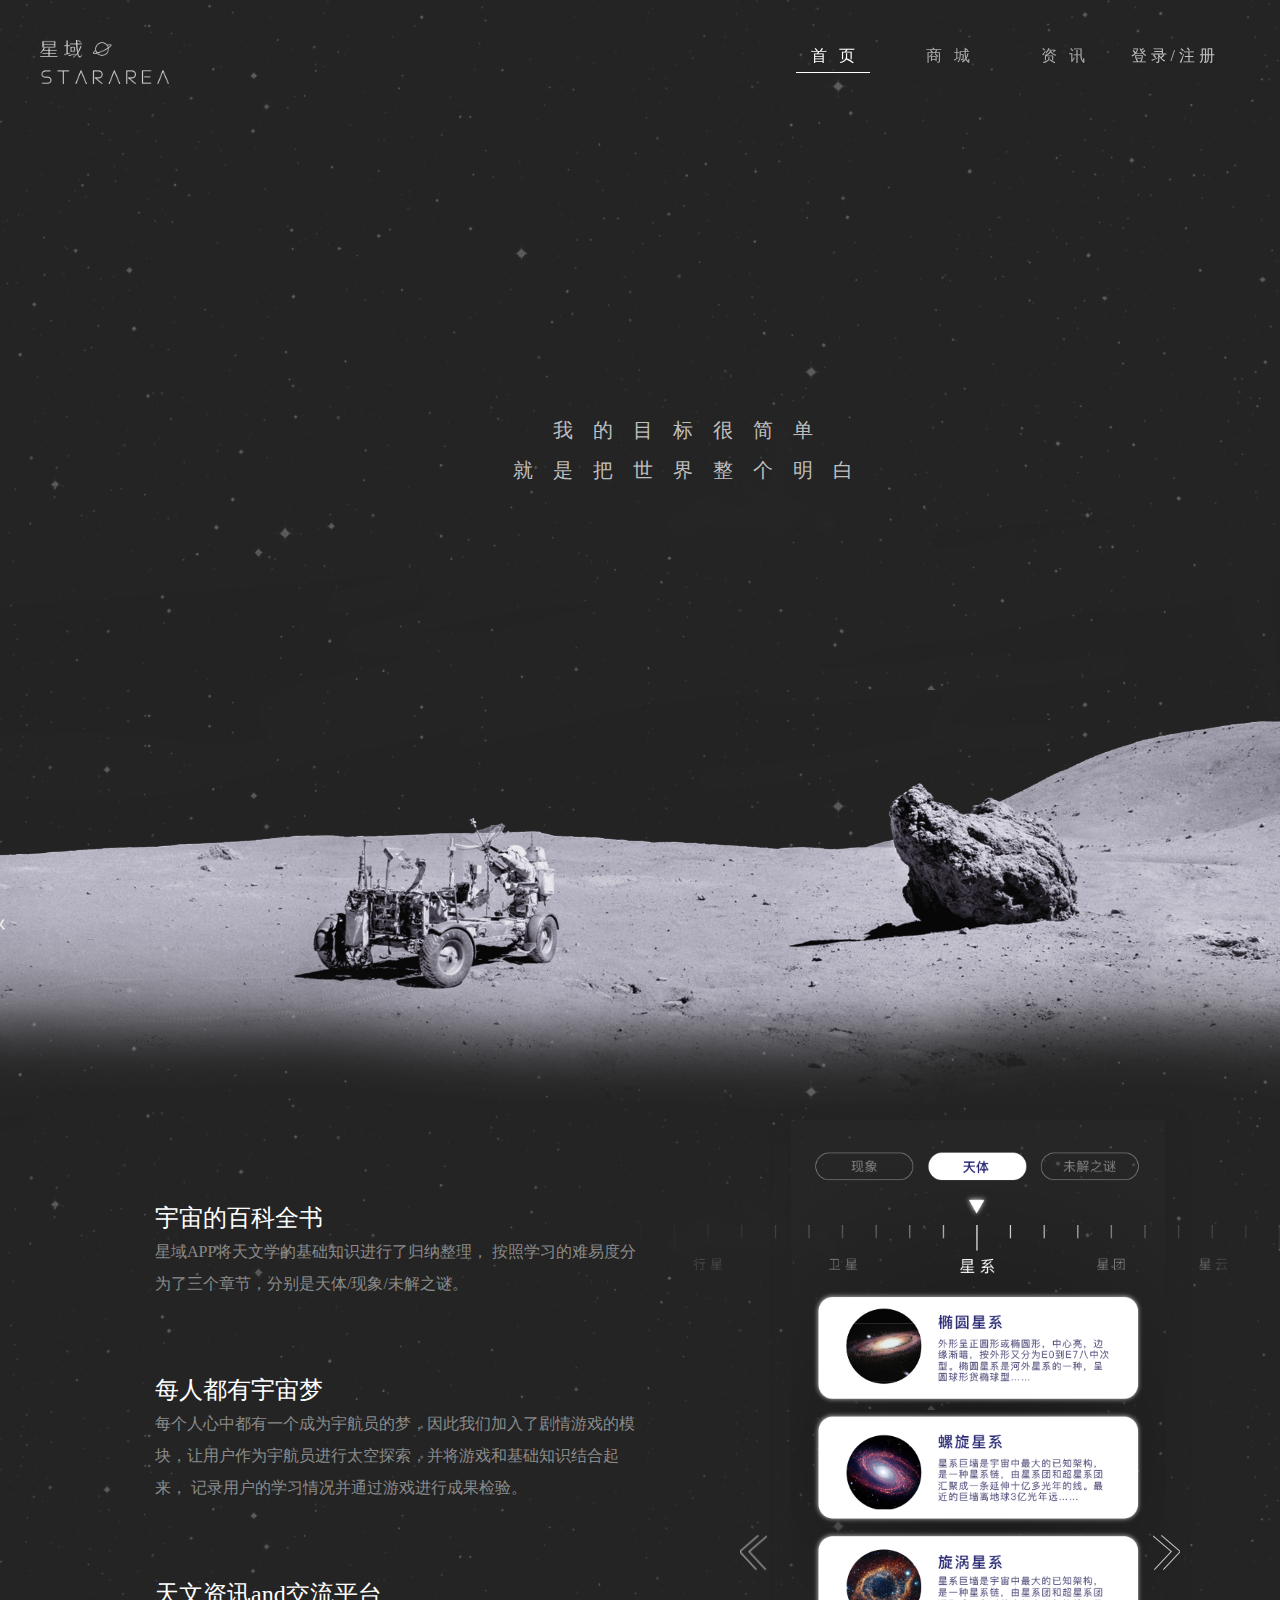
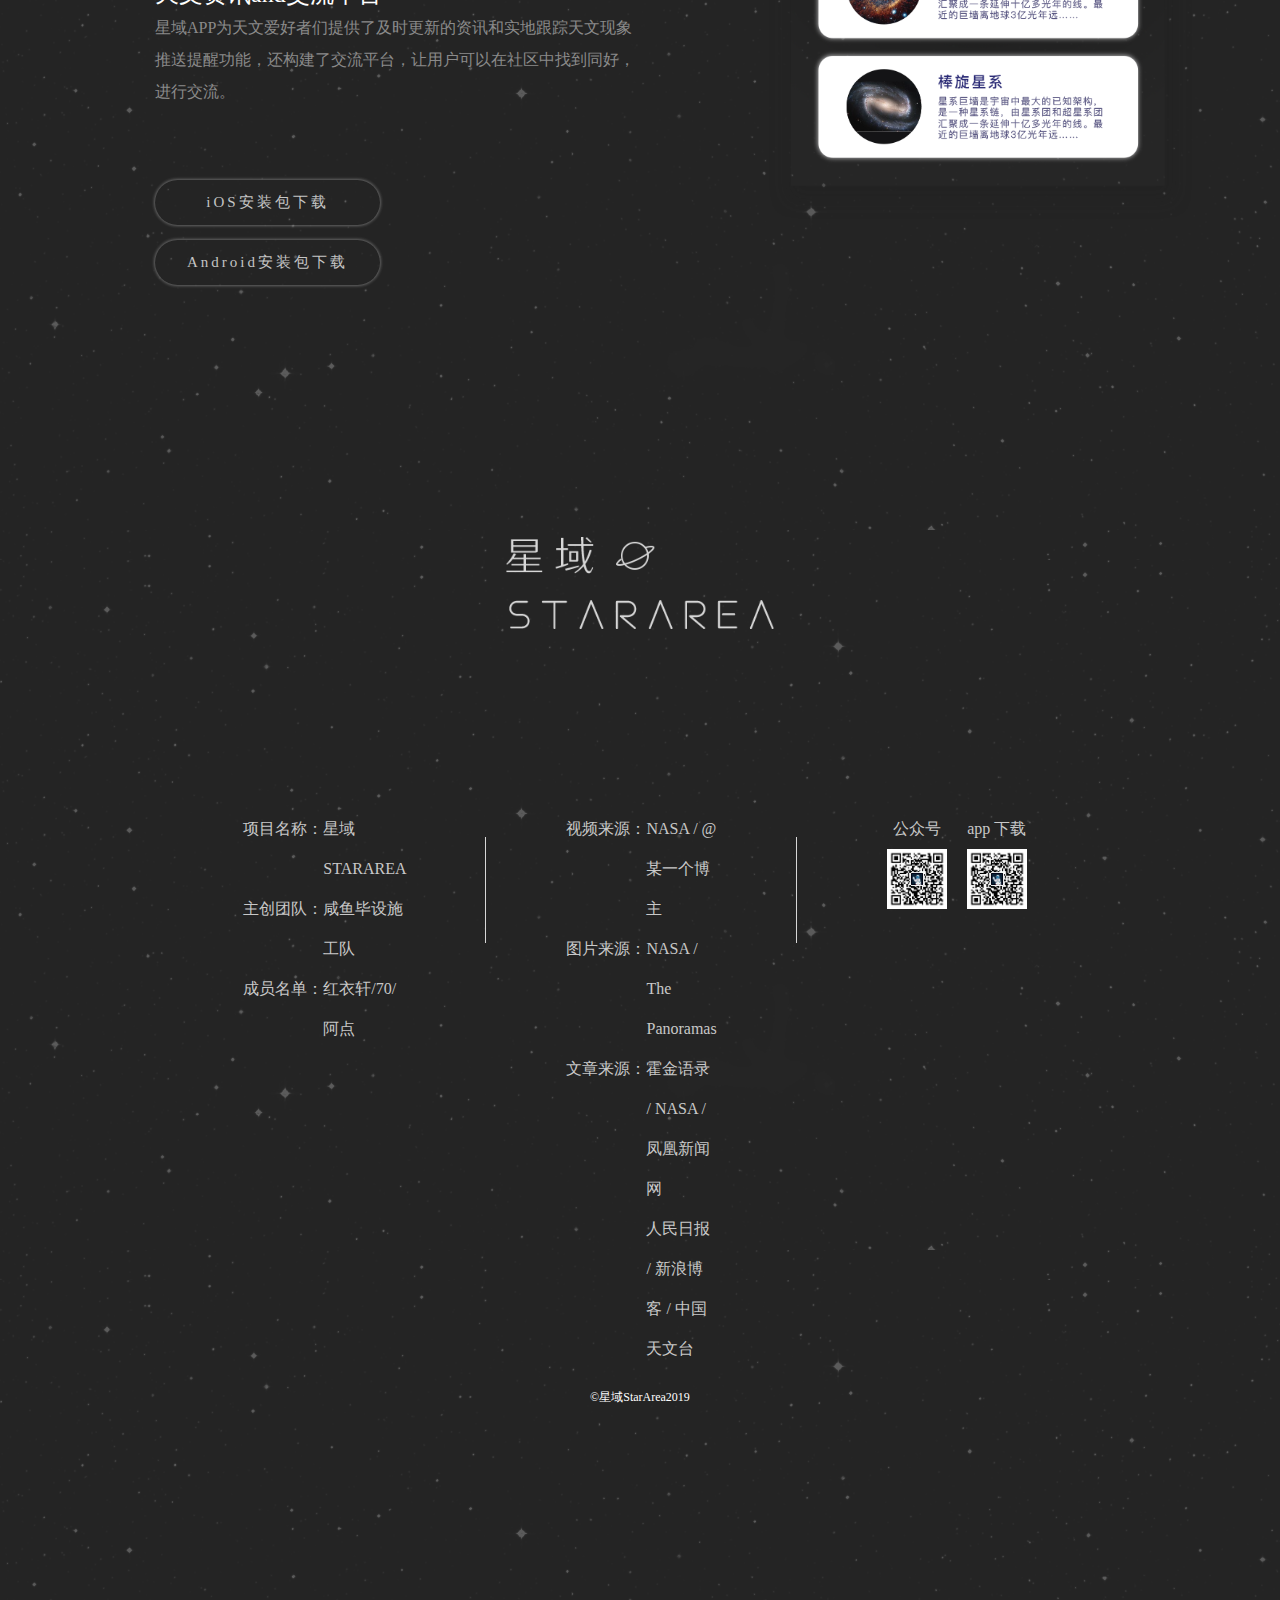
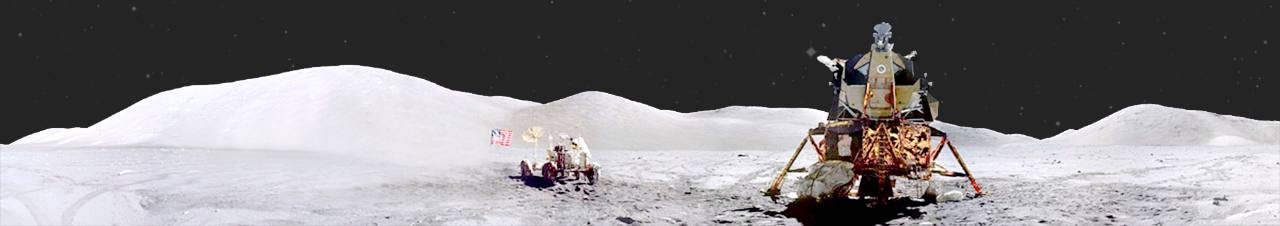
==== index.html @ 1763411a "push" ====
<!DOCTYPE html>
<html lang="en">
<head>
	<meta charset="utf-8">
	<meta http-equiv="X-UA-Compatible" content="IE=edge">
	<meta name="viewport" content="width=device-width, initial-scale=1, maximum-scale=1, user-scalable=no">
	<meta name="format-detection" content="telephone=no">
	<title>Star Area</title>

	<link rel="stylesheet" href="./css/swiper.min.css">
	<link rel="stylesheet" href="./css/core.css">
	<link rel="stylesheet" href="./css/index.css">

	<script src="./js/jquery.js"></script>
	<script src="./js/swiper.min.js"></script>
</head>
<body class="space-bg">
	<header class="page-header">
		<a href="./index.html"><img src="./img/logo.png" alt="" class="logo"></a>
		<nav class="page-navigation">
			<ul>
				<li class="active"><a href="./index.html">首 <span class="letter-spacing">&nbsp;</span> 页</a></li>
				<li><a href="./store.html">商 <span class="letter-spacing">&nbsp;</span> 城</a></li>
				<li><a href="./news.html">资 <span class="letter-spacing">&nbsp;</span> 讯</a></li>
			</ul>
			<a class="go-login" href="./login.html">登 录 / 注 册</a>
		</nav>
	</header>
	<main>
		<div class="banner">
			<h2 class="slogan">我的目标很简单<br> 就是把世界整个明白</h2>
			<a href="javascript:;" class="page-btn" id="scroll_page">开始探索</a>		
		</div>

		<section class="main-section intro-section">
			<div class="intro-cards">
				<div class="intro-card">
					<h3 class="intro-card-title">宇宙的百科全书</h3>
					<p class="intro-card-content">星域APP将天文学的基础知识进行了归纳整理， 按照学习的难易度分为了三个章节，分别是天体/现象/未解之谜。</p>
				</div>
				<div class="intro-card">
					<h3 class="intro-card-title">每人都有宇宙梦</h3>
					<p class="intro-card-content">每个人心中都有一个成为宇航员的梦，因此我们加入了剧情游戏的模块，让用户作为宇航员进行太空探索，并将游戏和基础知识结合起来， 记录用户的学习情况并通过游戏进行成果检验。</p>
				</div>
				<div class="intro-card">
					<h3 class="intro-card-title">天文资讯and交流平台</h3>
					<p class="intro-card-content">星域APP为天文爱好者们提供了及时更新的资讯和实地跟踪天文现象推送提醒功能，还构建了交流平台，让用户可以在社区中找到同好，进行交流。</p>
				</div>
				<div class="intro-card download" id="download_btns">
					<a href="javascript:;" class="page-btn">iOS安装包下载</a>
					<a href="javascript:;" class="page-btn">Android安装包下载</a>
				</div>
			</div>
			<div class="index-swiper">
				<div class="swiper-container">
					<div class="swiper-wrapper">
						<div class="swiper-slide"><img src="./img/slide1.png" alt=""></div>
						<div class="swiper-slide"><img src="./img/slide2.png" alt=""></div>
					</div>
					<div class="swiper-button-next"></div>
					<div class="swiper-button-prev"></div>
				</div>
			</div>
		</section>

	</main>

	<section class="project clrfix">
		<img src="./img/logo.png" alt="" class="project-logo">
		<div class="project-blocks">
			<div class="project-block">
				<p>项目名称：星域STARAREA</p>
				<p>主创团队：咸鱼毕设施工队</p>
				<p>成员名单：红衣轩/70/阿点</p>
			</div>
			<div class="project-block">
				<p>视频来源：NASA / @某一个博主</p>
				<p>图片来源：NASA / The Panoramas</p>
				<p>文章来源：霍金语录 /  NASA / 凤凰新闻网 <br> 人民日报 / 新浪博客 / 中国天文台</p>
			</div>
			<div class="project-block project-blocks">
				<div class="project-qrcode">
					<p>公众号</p>
					<img src="./img/qrcode.jpg" alt="">
				</div>
				<div class="project-qrcode">
					<p>app 下载</p>
					<img src="./img/qrcode.jpg" alt="">
				</div>
			</div>
		</div>
		<footer>
			<span class="copyright">&copy;星域StarArea2019</span>
		</footer>
	</section>

	<script src="./js/core.js"></script>
	<script>
		var swiper = new Swiper('.swiper-container', {
			autoplay: true,
			loop: true,
			effect: "fade",
			fadeEffect: {crossFade: true},
			navigation: {
				nextEl: '.swiper-button-next',
				prevEl: '.swiper-button-prev',
			},
			on: {
				resize: function() {
					swiper.init();
				}
			}
		});
		$('#scroll_page').on('click', function() {
			$('html, body').animate({
				scrollTop: window.innerHeight * 1.1
			}, 800);
		});
		// $('.mobile-btn').on('click', function() {
		// 	$('.page-navigation ul, .page-navigation .go-login').fadeToggle();
		// });
	</script>
</body>
</html>
---- css/core.css ----
@charset "utf-8";

*, ::before, ::after {
	box-sizing: border-box;
}
html {
	font-size: 14px;
	color: #fff;
}
body {
	min-height: 100vh;
	background-color: #242424;
}
body,
h1,
h2,
h3,
p,
ul,
ol {
	margin: 0;
}
a, li {
	text-decoration: none;
	outline: 0 none;
}
ul, ol, li {
	padding: 0;
	list-style: none;
}
img {
	max-width: 100%;
}

.clear {
	display: table;
	height: 0;
	clear: both;
}
.clrfix::before,
.clrfix::after {
	content: '\0020';
	display: block;
	clear: both;
	height: 0;
}
.show-sm {
	display: none !important;
}
.item-num-modify {
    -webkit-touch-callout: none;
    -webkit-user-select: none;
    -khtml-user-select: none;
    -moz-user-select: none;
    -ms-user-select: none;
    user-select: none;
}

.space-bg {
	background-image: url("../img/backgound-img.png");
	-webkit-background-size: 100% auto;
	background-size: 100% auto;
}
.page-header {
	position: absolute;
	top: 0;
	left: 0;
	width: 100%;
	z-index: 1000;
}
.logo {
	position: relative;
	top: 75px;
	left: 75px;
	height: 92px;
	background: rgb(36, 36, 36);
}
.page-navigation {
	position: fixed;
	top: 50%;
	left: 55px;
	margin-top: -146px;
}
.page-navigation li {
	margin-bottom: 50px;
}
.page-navigation li:last-of-type {
	margin-bottom: 0;
}
.page-navigation a {
	display: block;
	width: 50px;
	padding: 0 15px;
	font-size: 16px;
	line-height: 2;
	color: #acacac;
	border-left: 1px solid transparent;
	transform: translate(0);
	text-shadow: 1px 1px 2px #242424;

	transition: transform .2s ease;
}
.page-navigation .active a,
.page-navigation li:hover a {
	border-left: 1px solid #fff;
	transform: translate(15px);
	color: #fff;
}
.letter-spacing {
	display: none;
}
.page-navigation .go-login {
	position: fixed;
	right: 75px;
	top: 55px;
	width: auto;
	font-size: 16px;
	line-height: 1.5;
	color: #bfbfbf;
	text-shadow: 1px 1px 2px #242424;
}
.page-btn {
	display: block;
	width: 15em;
	margin-bottom: 1em;
	font-size: 18px;
	line-height: 3em;
	text-align: center;
	letter-spacing: .2em;
	color: #c5c5c5;
	border-radius: 1.5em;
	box-shadow: 0 0 3px 1px rgba(255, 255, 255, .3);
}

.main {
	min-height: 100vh;
	padding: 200px 100px 120px 200px;
}
.pagination {
	align-self: flex-end;
	display: -webkit-flex;
	display: -moz-flex;
	display: -ms-flex;
	display: -o-flex;
	display: flex;
	flex-direction: column;
	justify-content: flex-end;
}
.nav-btn {
	display: block;
	position: relative;
	right: 0;
	left: 0;
	width: 50px;
	height: 50px;
	margin-top: 37px;
	border: 2px solid #444;
	border-radius: 50%;
	background-size: 25px;
	background-position: center center;
	background-repeat: no-repeat;
}
.nav-btn:hover {
	border-color: #fff;
}
.cart {
	background-image: url('../img/cart.png');
}
.cart:hover {
	background-image: url('../img/cart-on.png');
}
.next {
	background-image: url('../img/next.png');
}
.next:hover {
	background-image: url('../img/next-on.png');
}
.prev {
	background-image: url('../img/prev.png');
}
.prev:hover {
	background-image: url('../img/prev-on.png');
}
.swiper-button-disabled {
	opacity: .5;
	pointer-events: none;
}

.buy-btn {
	float: right;
	width: 8em;
	font-size: 18px;
	line-height: 2.2;
	text-align: center;
	color: #fff;
	background-color: #ff9333;
	border-radius: .5em;
}

.page-navigation .user-panel {
	position: fixed;
    right: 75px;
    top: 55px;
    height: 66px;
    display: -webkit-flex;
    display: -moz-flex;
    display: -ms-flex;
    display: -o-flex;
    display: flex;
    flex-direction: column;
    justify-content: space-around;
	width: auto;
	padding: 0;
    padding-right: 76px;
    text-align: right;
}
.user-panel .user-avatar {
	position: absolute;
	right: 0;
	top: 0;
	width: 66px;
	height: 66px;
	border-radius: 50%;
	border: 1px solid #a2a2a2;
}
.user-panel .user-name {
    font-size: 18px;
    line-height: 2;
}
.user-panel .member-page {
	font-size: 14px;
}

.item-info {
	position: relative;
	display: block;
	flex: 1;
	text-align: left;
}
.checkbox {
	opacity: 0;
}
.checkbox-icon {
	position: absolute;
	top: 50%;
	left: 50%;
	width: 20px;
	height: 20px;
	margin: -10px;
	border: 2px solid #a0a0a0;
	border-radius: 50%;
}
.checkbox-icon::before {
	content: '\0020';
	position: absolute;
	top: 50%;
	left: 50%;
	width: 10px;
	height: 10px;
	margin: -5px;
	border-radius: 50%;
}
.checkbox:checked + .checkbox-icon::before {
	background: #a0a0a0;
}

.copyright {
	display: block;
	padding: 20px 0;
	font-size: 12px;
	font-weight: 100;
	text-align: center;
	color: #fff;
}

@media (min-width: 1441px) {
	.user-panel + .go-login {
		display: none;
	}
}

@media (max-width: 1440px) {
	.page-btn {
		font-size: 15px;
	}

	.logo {
		top: 40px;
		left: 40px;
		height: 44px;
	}
	.page-navigation {
		top: 40px;
		left: auto;
		right: 140px;
		margin-top: 0;
	}
	.page-navigation li {
		float: left;
		margin-bottom: 0;
		margin-right: 40px;
	}
	.page-navigation a {
		width: auto;
		font-size: 16px;
		border-bottom: 1px solid transparent;
	}
	.page-navigation .active a,
	.page-navigation li:hover a {
		transform: translate(0);
		border-left: 0 none;
		border-bottom-color: #fff;
	}
	.page-navigation .user-panel {
		display: none;
	}
	.letter-spacing {
		display: inline;
	}

	.page-navigation .go-login {
		top: 40px;
		right: 50px;
		font-size: 16px;
		line-height: 2;
	}

	.main {
		padding: 120px 20px 20px;
	}
	.show-sm {
		display: block !important;
	}
	.hide-sm {
		display: none !important;
	}

	.pagination {
		position: relative;
		top: 0;
		right: 0;
		width: 100%;
		margin: 0;
		clear: both;
		flex-direction: row-reverse;
		justify-content: flex-start;
	}
	.pagination a {
		float: left;
		margin-top: 0;
		margin-right: 24px;
	}
	.nav-btn {
		float: left;
	}
}

@media (max-width: 720px) {
	.page-btn {
		font-size: 12px;
	}

	.logo {
		top: 20px;
		left: 20px;
	}
	.page-navigation {
		top: 10px;
		right: 0;
		height: 32px;
		overflow: hidden;
		padding-top: 32px;
		transition: height .2s ease-in-out;
		background-image: url('../img/nav-bg.png');
		-webkit-background-size: 1px 125px;
		background-size: 1px 125px;
	}
	.page-navigation li {
		float: none;
		margin: 0;
	}
	.page-navigation a {
		float: none;
		display: block;
		padding: 0 30px 0 10px;
		font-size: 14px;
		line-height: 30px;
		text-align: center;
	}
	.page-navigation .active a,
	.page-navigation li:hover a {
		border-bottom-color: transparent;
	}
	.page-navigation .active {
		position: absolute;
		top: 0;
		left: 0;
		right: 0;
		background-image: url('../img/nav-arrow.png');
		background-repeat: no-repeat;
		background-position: right 8px center;
		-webkit-background-size: 12px auto;
		background-size: 12px auto;
	}
	.page-navigation .go-login {
		position: relative;
		top: 0;
		right: 0;
		font-size: 14px;
	}
	.go-login.active {
		position: absolute;
		white-space: nowrap;
	}

	.checkbox-icon {
		width: 12px;
		height: 12px;
		margin: -6px;
	}
	.checkbox-icon::before {
		width: 6px;
		height: 6px;
		margin: -3px;
	}

	.buy-btn {
		font-size: 14px;
	}

	.main {
		padding-top: 80px;
		padding-bottom: 0;
		letter-spacing: 0;
	}
	.pagination a {
		margin-right: 12px;
		width: 24px;
		height: 24px;
		background-size: 12px;
		border: 1px solid #444;
	}

	.copyright {
		padding: 12px 0;
		color: #acacac;
	}
}
---- css/index.css ----
.banner {
	display: -webkit-flex;
	display: -moz-flex;
	display: -ms-flex;
	display: -o-flex;
	display: flex;
	flex-direction: column;
	justify-content: center;
	align-items: center;

	height: calc(100vh + 240px);
	padding-top: 240px;
	padding-left: 105px;
	background-image: url('../img/banner.png');
	-webkit-background-size: 100% auto;
	background-size: 100% auto;
	background-position: bottom center;
	background-repeat: no-repeat;
}
.slogan {
	position: relative;
	bottom: 240px;
	font-size: 20px;
	line-height: 2;
	font-weight: 400;
	text-align: center;
	letter-spacing: 1em;
	color: #bfbfbf;
}
.banner .page-btn {
	display: none;
}

.intro-section {
	display: -webkit-flex;
	display: -moz-flex;
	display: -ms-flex;
	display: -o-flex;
	display: flex;
	justify-content: space-between;

	padding-left: 155px;
}

.intro-cards {
	flex: 1;
	max-width: 750px;
	padding-top: 60px;
}
.intro-card {
	margin-bottom: 72px;
}
.intro-card-title {
	font-size: 24px;
	font-weight: 400;
	line-height: 1.5;
	color: #fff;
}
.intro-card-content {
	font-size: 16px;
	line-height: 32px;
	color: #8a8a8a;
}

.index-swiper {
	margin-top: -36px;
	float: right;
	max-width: 50vw;
}
.swiper-container {
  width: 100%;
  height: 100%;
}
.swiper-slide {
	overflow: hidden;
}
.swiper-button-next,
.swiper-button-prev {
	margin-top: 0;
	background-size: 29px auto;
}
.swiper-button-next {
	right: 100px;
	background-image: url('../img/arrow-right.png');
}
.swiper-button-prev {
	left: 100px;
	background-image: url('../img/arrow-left.png');
}
.index-swiper img {
	display: block;
}

.project {
	padding: 180px 200px 400px;
	background: url('../img/footer-bg.png') center bottom no-repeat;
	-webkit-background-size: 100% auto;
	background-size: 100% auto;
}
.project-logo {
	display: block;
	height: 92px;
	margin: 0 auto 180px;
}
.project-blocks {
	display: -webkit-flex;
	display: -moz-flex;
	display: -ms-flex;
	display: -o-flex;
	display: flex;
	justify-content: center;
	align-items: flex-start;

	font-size: 16px;
	line-height: 2.5em;
	color: #c8c8c8;
}
.project-block {
	position: relative;
	padding: 0 80px;
}
.project-block::before {
	content: '\0020';
	position: absolute;
	top: 28px;
	right: 0;
	height: 106px;
	border-right: 1px solid #d7d7d7;
}
.project-block:last-of-type::before {
	border-right: 1px solid transparent;
}
.project-block > p {
	padding-left: 5em;
	text-indent: -5em;
}
.project-qrcode {
	padding: 0 10px;
	text-align: center;
}
.project-qrcode img {
	min-width: 60px;
}

@media (max-width: 1200px) {
	.banner {
		height: 108vh;
		padding: 0;
		background-size: 150%;
	}
	.slogan {
		bottom: 90px;
	}
	.banner .page-btn {
		position: relative;
		bottom: 60px;
		display: block;
	}
	.intro-section {
		padding-left: 50px;
	}
	.intro-card {
		margin-bottom: 40px;
	}
	.intro-card + .intro-card {
		display: none;
	}
	.intro-card + .download {
		display: block;
	}
	.intro-card-title {
		font-size: 20px;
		text-align: center;
	}
	.download {
		margin: 0 auto 24px;
	}

	.swiper-button-prev,
	.swiper-button-next,
	.project-logo {
		display: none;
	}
	.project {
		padding: 85px 0 125px;
	}
	.project-blocks {
		font-size: 12px;
		line-height: 2;
	}
	.project-block {
		padding: 0 16px;
	}
	.project-block::before {
		top: 12px;
		height: 50px;
	}
	.project-qrcode img {
		width: 60px;
	}
}

@media (max-width: 720px) {
	.logo {
		height: 44px;
	}
	.banner {
		background-size: 360%;
		background-position: 25% 10vh;
	}
	.slogan {
		font-size: 15px;
	}

	.intro-section {
		display: block;
		padding: 0 45px;
	}
	.intro-card {
		margin-bottom: 20px;
	}
	.intro-card + .intro-card {
		display: block;
	}
	.intro-card-title {
		font-size: 15px;
		line-height: 2;
		text-align: left;
	}
	.intro-card-content {
		font-size: 12px;
		line-height: 2;
	}
	.download {
		position: relative;
		top: 110vw;
	}
	.download .page-btn {
		margin: 0 auto 24px;
	}
	.index-swiper {
		position: relative;
		bottom: 130px;
		float: none;
		margin-top: 0;
		margin: 0 -45px;
		max-width: 100vw;
	}
	.project {
		padding: 0 0 75px;
	}
	.project-block {
		display: none;
	}
}
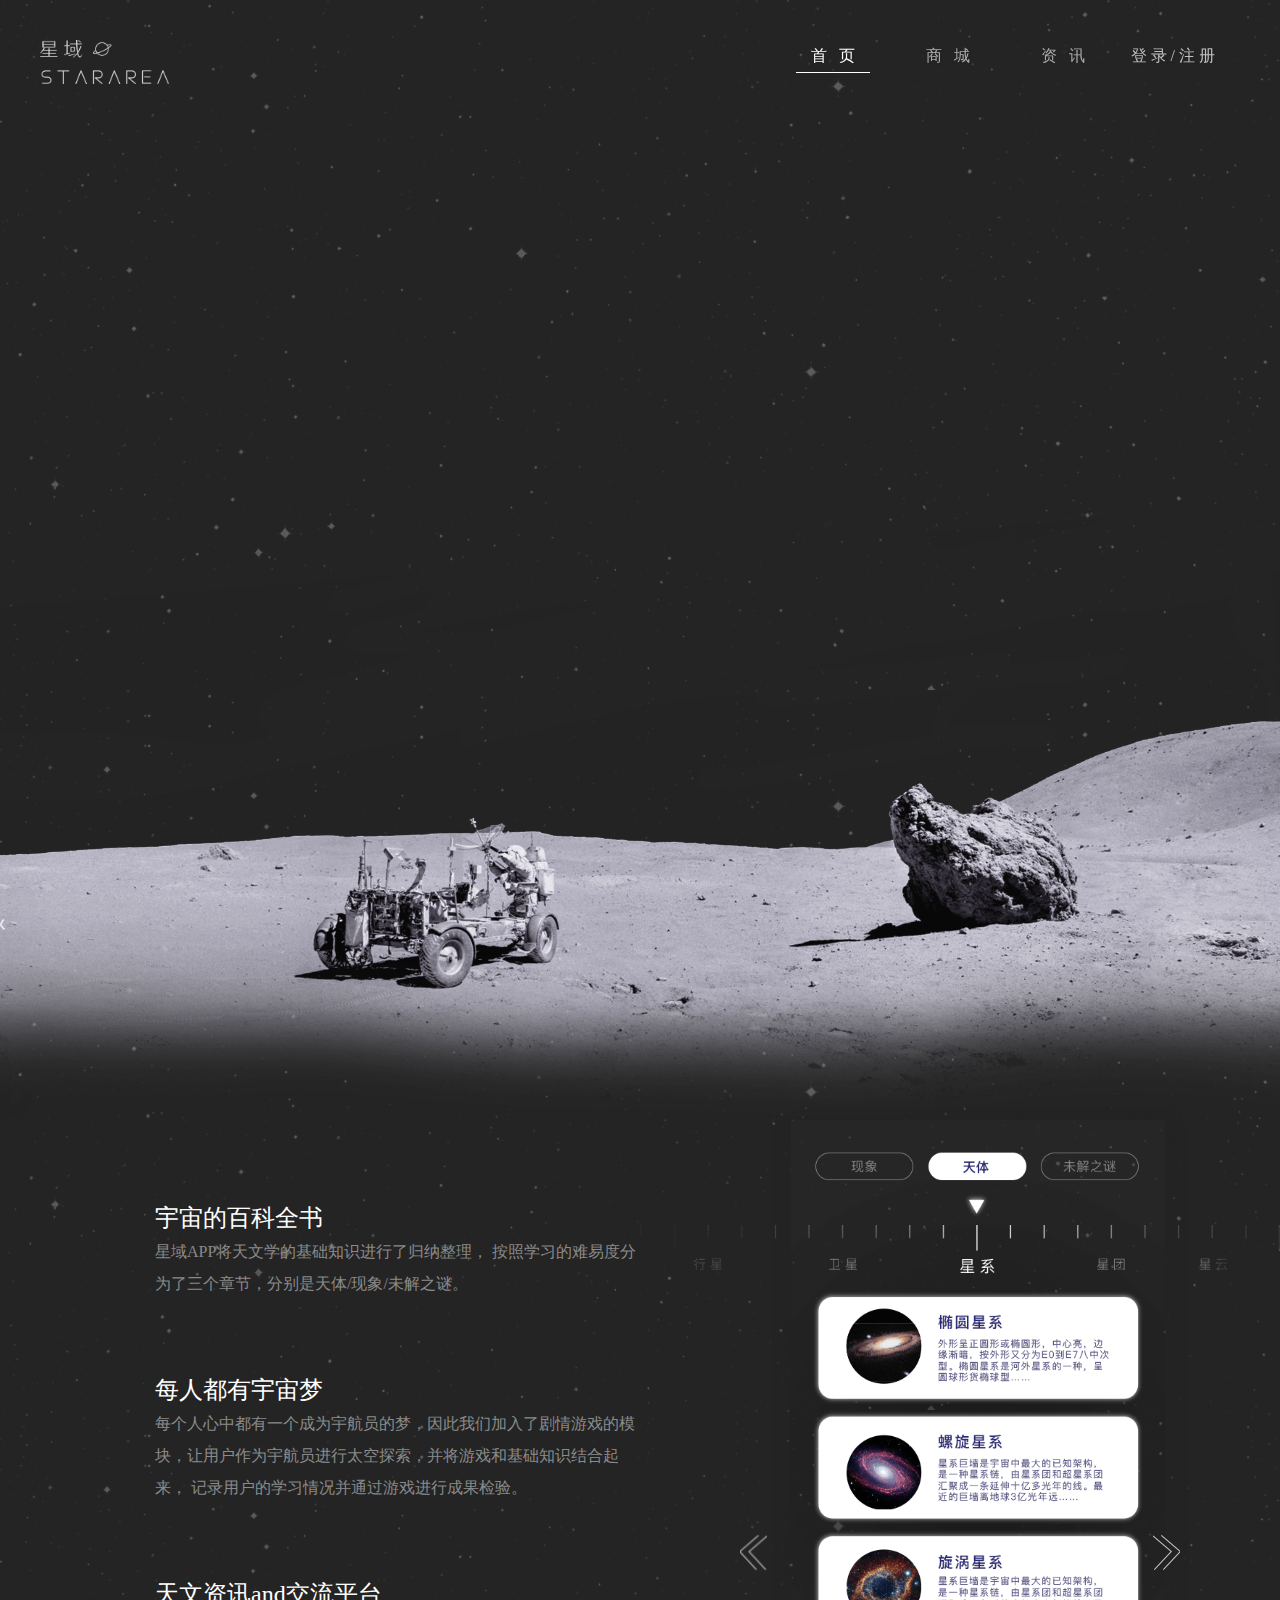
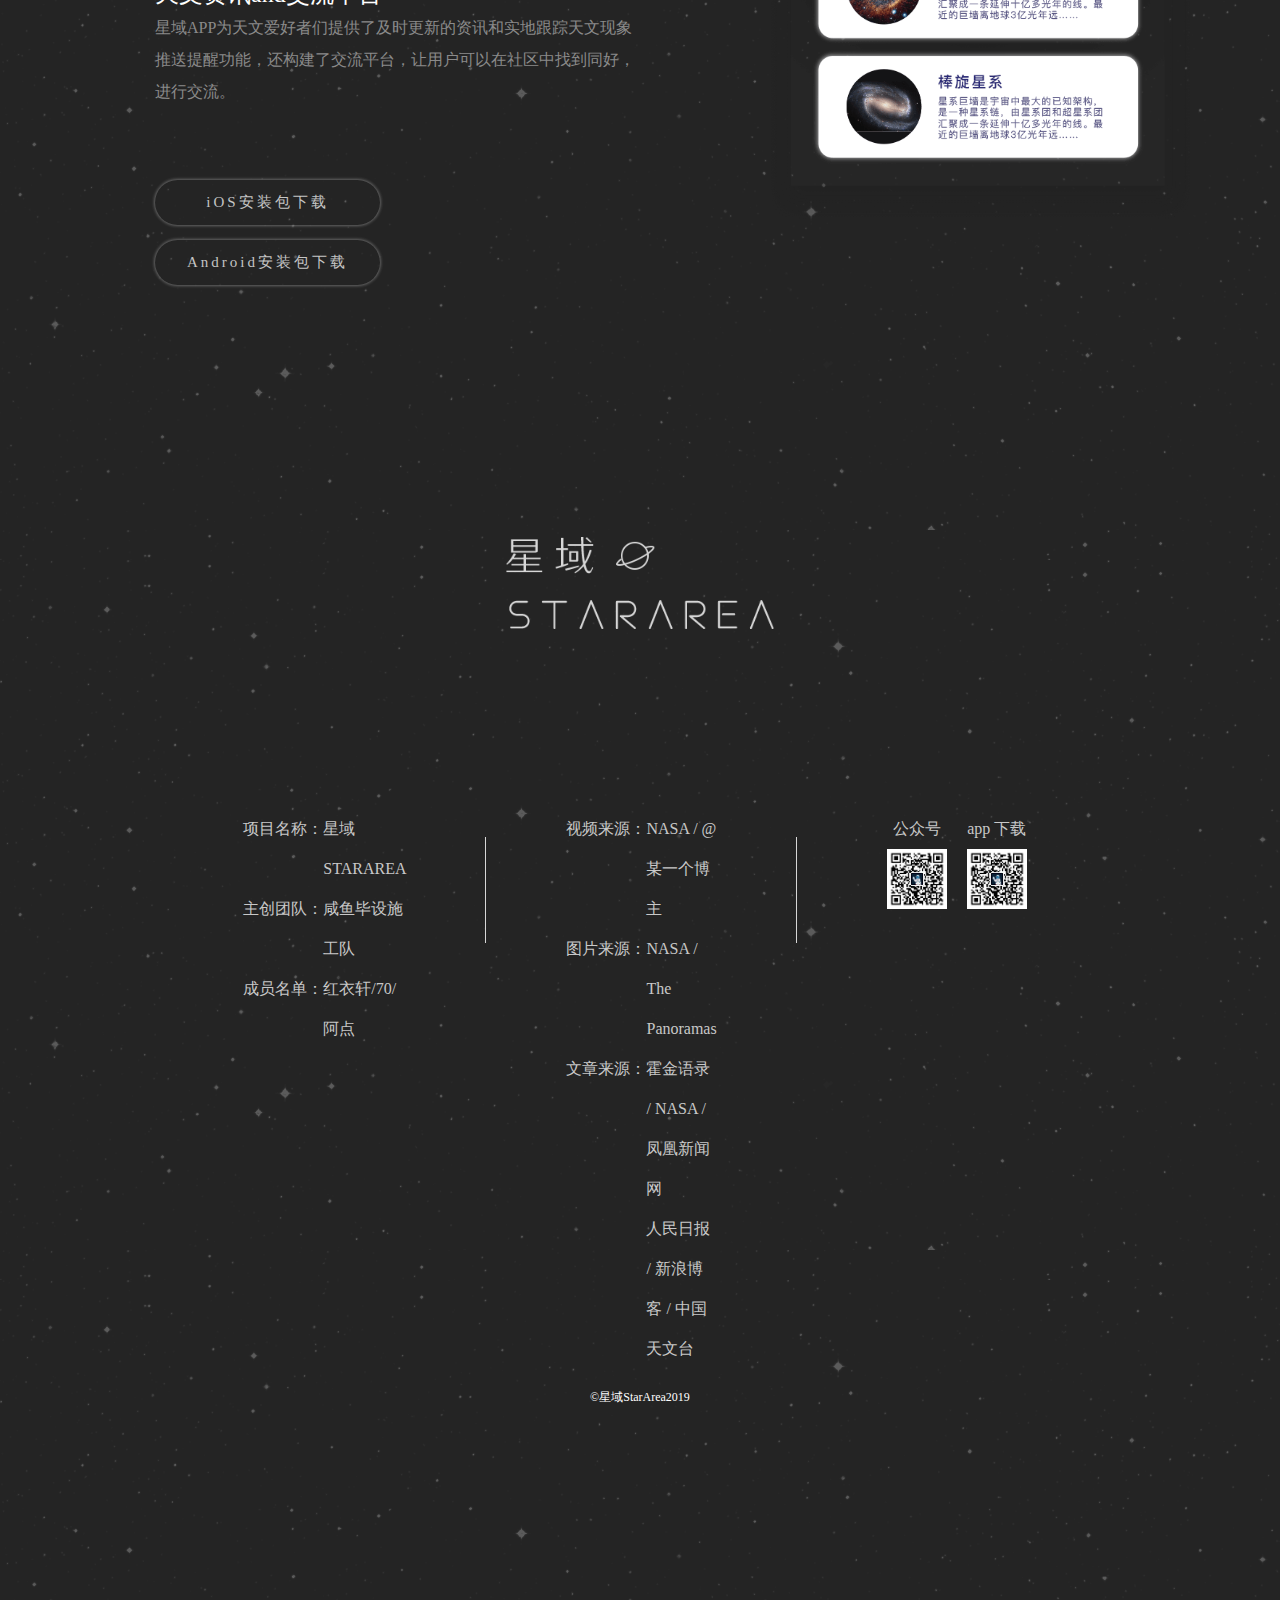
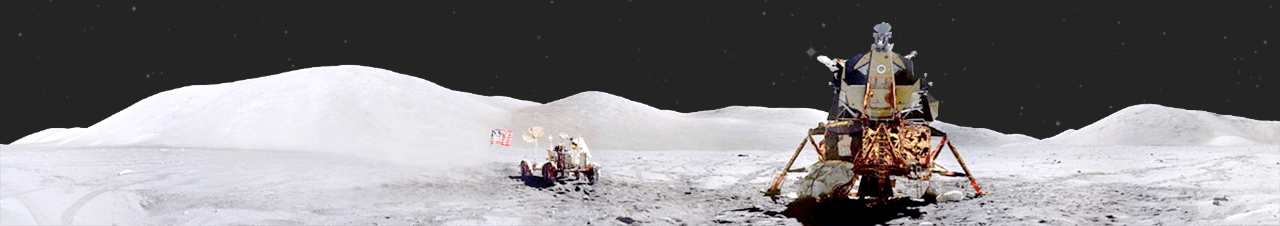
==== commit 6527ce16: "animation bug fixes" ====
--- a/index.html
+++ b/index.html
@@ -28,7 +28,7 @@
 	</header>
 	<main>
 		<div class="banner">
-			<h2 class="slogan">我的目标很简单<br> 就是把世界整个明白</h2>
+			<h2 class="slogan"><span>我的目标很简单</span><span>就是把世界整个明白</span></h2>
 			<a href="javascript:;" class="page-btn" id="scroll_page">开始探索</a>		
 		</div>
 
@@ -62,7 +62,6 @@
 				</div>
 			</div>
 		</section>
-
 	</main>
 
 	<section class="project clrfix">
--- a/css/core.css
+++ b/css/core.css
@@ -60,6 +60,18 @@
 	background-image: url("../img/backgound-img.png");
 	-webkit-background-size: 100% auto;
 	background-size: 100% auto;
+	background-position-x: 0;
+	background-position-y: top;
+	-webkit-animation: starbg 60s infinite linear;
+	animation: starbg 60s infinite linear;
+}
+@keyframes starbg {
+	0% {
+		background-position-x: 0;
+	}
+	100% {
+		background-position-x: -100vw;
+	}
 }
 .page-header {
 	position: absolute;
--- a/css/index.css
+++ b/css/index.css
@@ -23,10 +23,84 @@
 	bottom: 240px;
 	font-size: 20px;
 	line-height: 2;
-	font-weight: 400;
+	font-weight: 100;
 	text-align: center;
 	letter-spacing: 1em;
 	color: #bfbfbf;
+}
+.slogan span {
+	position: relative;
+	display: block;
+	-webkit-transform: perspective(400px) rotateX(90deg);
+	transform:perspective(400px) rotateX(90deg);
+	-webkit-animation-name:flipInX;
+	-webkit-backface-visibility:visible !important;
+	animation-name:flipInX;
+	backface-visibility:visible !important;
+	-webkit-animation-duration:1s;
+	-webkit-animation-fill-mode:both;
+	animation-duration:1s;
+	animation-fill-mode:both;
+}
+.slogan span + span {
+	-webkit-animation-delay: .3s;
+	animation-delay: .3s;
+}
+@-webkit-keyframes flipInX {
+	0%{
+		-webkit-animation-timing-function:ease-in;
+		-webkit-transform:perspective(400px) rotateX(90deg);
+		animation-timing-function:ease-in;
+		opacity:0;
+		transform:perspective(400px) rotateX(90deg)
+	}
+	40%{
+		-webkit-animation-timing-function:ease-in;
+		-webkit-transform:perspective(400px) rotateX(-20deg);
+		animation-timing-function:ease-in;
+		transform:perspective(400px) rotateX(-20deg)
+	}
+	60%{
+		-webkit-transform:perspective(400px) rotateX(10deg);
+		opacity:1;
+		transform:perspective(400px) rotateX(10deg)
+	}
+	80%{
+		-webkit-transform:perspective(400px) rotateX(-5deg);
+		transform:perspective(400px) rotateX(-5deg)
+	}
+	to{
+		-webkit-transform:perspective(400px);
+		transform:perspective(400px)
+	}
+}
+@keyframes flipInX {
+	0%{
+		-webkit-animation-timing-function:ease-in;
+		-webkit-transform:perspective(400px) rotateX(90deg);
+		animation-timing-function:ease-in;
+		opacity:0;
+		transform:perspective(400px) rotateX(90deg)
+	}
+	40%{
+		-webkit-animation-timing-function:ease-in;
+		-webkit-transform:perspective(400px) rotateX(-20deg);
+		animation-timing-function:ease-in;
+		transform:perspective(400px) rotateX(-20deg)
+	}
+	60%{
+		-webkit-transform:perspective(400px) rotateX(10deg);
+		opacity:1;
+		transform:perspective(400px) rotateX(10deg)
+	}
+	80%{
+		-webkit-transform:perspective(400px) rotateX(-5deg);
+		transform:perspective(400px) rotateX(-5deg)
+	}
+	to{
+		-webkit-transform:perspective(400px);
+		transform:perspective(400px)
+	}
 }
 .banner .page-btn {
 	display: none;
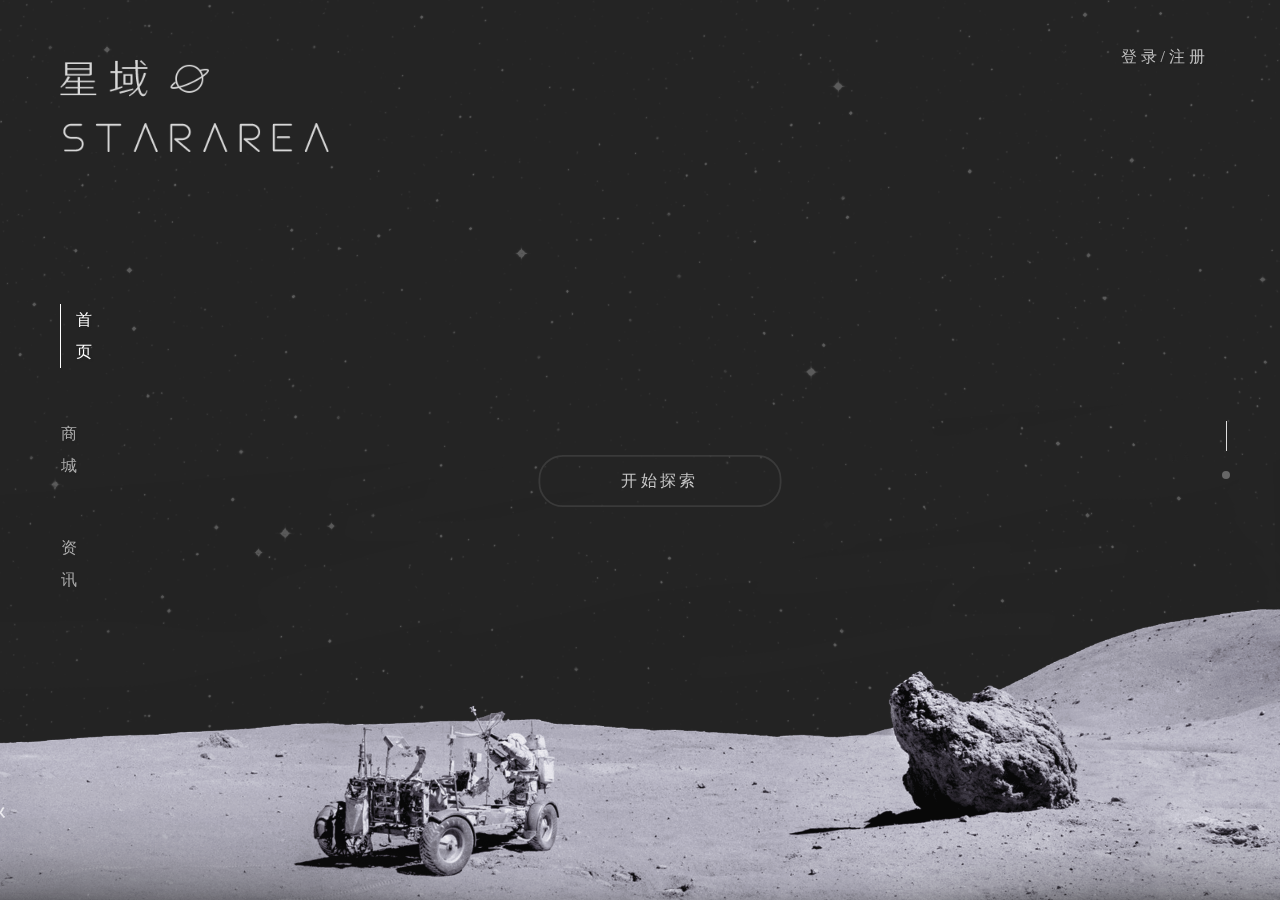
==== commit cdd48b68: "update" ====
--- a/index.html
+++ b/index.html
@@ -26,7 +26,87 @@
 			<a class="go-login" href="./login.html">登 录 / 注 册</a>
 		</nav>
 	</header>
-	<main>
+	<main class="page-swiper swiper-container">
+		<article class="swiper-wrapper">
+			<section class="page-slide swiper-slide banner">
+				<h1 class="slogan"><span>我的目标很简单</span><span>就是把世界整个明白</span></h1>
+				<a href="javascript:;" class="page-btn" id="scroll_page">开始探索</a>		
+			</section>
+
+			<section class="page-slide swiper-slide intro-section">
+				<div class="intro-cards">
+					<div class="intro-card">
+						<h3 class="intro-card-title">宇宙的百科全书</h3>
+						<p class="intro-card-content">星域APP将天文学的基础知识进行了归纳整理， 按照学习的难易度分为了三个章节，分别是天体/现象/未解之谜。</p>
+					</div>
+					<div class="intro-card">
+						<h3 class="intro-card-title">每人都有宇宙梦</h3>
+						<p class="intro-card-content">每个人心中都有一个成为宇航员的梦，因此我们加入了剧情游戏的模块，让用户作为宇航员进行太空探索，并将游戏和基础知识结合起来， 记录用户的学习情况并通过游戏进行成果检验。</p>
+					</div>
+					<div class="intro-card">
+						<h3 class="intro-card-title">天文资讯and交流平台</h3>
+						<p class="intro-card-content">星域APP为天文爱好者们提供了及时更新的资讯和实地跟踪天文现象推送提醒功能，还构建了交流平台，让用户可以在社区中找到同好，进行交流。</p>
+					</div>
+					<div class="intro-card download" id="download_btns">
+						<a href="javascript:;" class="page-btn">iOS安装包下载</a>
+						<a href="javascript:;" class="page-btn">Android安装包下载</a>
+					</div>
+				</div>
+				<div class="index-swiper">
+					<div class="swiper-container">
+						<div class="swiper-wrapper">
+							<div class="swiper-slide"><img src="./img/slide1.png" alt=""></div>
+							<div class="swiper-slide"><img src="./img/slide2.png" alt=""></div>
+						</div>
+						<div class="swiper-button-next"></div>
+						<div class="swiper-button-prev"></div>
+					</div>
+				</div>
+				<footer class="page-footer">
+					<span class="copyright">&copy;星域StarArea2019</span>
+				</footer>
+			</section>
+		</article>
+
+	    <div class="swiper-pagination"></div>
+	</main>
+	<script src="./js/core.js"></script>
+	<script>
+		$().ready(function() {
+			var page_swiper = new Swiper('.page-swiper', {
+				direction: 'vertical',
+				mousewheel: true,
+				speed: 1000,
+				fadeEffect: {crossFade: true},
+				effect: "fade",
+				pagination: {
+					el: '.swiper-pagination',
+					clickable: true,
+				}
+			});
+
+			var swiper = new Swiper('.intro-section .swiper-container', {
+				autoplay: true,
+				loop: true,
+				effect: "fade",
+				fadeEffect: {crossFade: true},
+				navigation: {
+					nextEl: '.swiper-button-next',
+					prevEl: '.swiper-button-prev',
+				},
+				on: {
+					resize: function() {
+						swiper.init();
+					}
+				}
+			});
+
+			$('.page-btn').on('click', function() {
+				page_swiper.slideNext();
+			});
+		});
+	</script>
+	<!-- <main>
 		<div class="banner">
 			<h2 class="slogan"><span>我的目标很简单</span><span>就是把世界整个明白</span></h2>
 			<a href="javascript:;" class="page-btn" id="scroll_page">开始探索</a>		
@@ -93,7 +173,6 @@
 		</footer>
 	</section>
 
-	<script src="./js/core.js"></script>
 	<script>
 		var swiper = new Swiper('.swiper-container', {
 			autoplay: true,
@@ -118,6 +197,6 @@
 		// $('.mobile-btn').on('click', function() {
 		// 	$('.page-navigation ul, .page-navigation .go-login').fadeToggle();
 		// });
-	</script>
+	</script> -->
 </body>
 </html>--- a/css/core.css
+++ b/css/core.css
@@ -82,15 +82,15 @@
 }
 .logo {
 	position: relative;
-	top: 75px;
-	left: 75px;
+	top: 60px;
+	left: 60px;
 	height: 92px;
 	background: rgb(36, 36, 36);
 }
 .page-navigation {
 	position: fixed;
 	top: 50%;
-	left: 55px;
+	left: 45px;
 	margin-top: -146px;
 }
 .page-navigation li {
@@ -123,13 +123,16 @@
 }
 .page-navigation .go-login {
 	position: fixed;
-	right: 75px;
-	top: 55px;
+	right: 60px;
+	top: 45px;
 	width: auto;
 	font-size: 16px;
 	line-height: 1.5;
 	color: #bfbfbf;
 	text-shadow: 1px 1px 2px #242424;
+}
+.page-navigation .go-login:hover {
+	color: #fff;
 }
 .page-btn {
 	display: block;
@@ -285,176 +288,13 @@
 	color: #fff;
 }
 
-@media (min-width: 1441px) {
-	.user-panel + .go-login {
-		display: none;
-	}
-}
-
-@media (max-width: 1440px) {
-	.page-btn {
-		font-size: 15px;
-	}
-
-	.logo {
-		top: 40px;
-		left: 40px;
-		height: 44px;
-	}
-	.page-navigation {
-		top: 40px;
-		left: auto;
-		right: 140px;
-		margin-top: 0;
-	}
-	.page-navigation li {
-		float: left;
-		margin-bottom: 0;
-		margin-right: 40px;
-	}
-	.page-navigation a {
-		width: auto;
-		font-size: 16px;
-		border-bottom: 1px solid transparent;
-	}
-	.page-navigation .active a,
-	.page-navigation li:hover a {
-		transform: translate(0);
-		border-left: 0 none;
-		border-bottom-color: #fff;
-	}
-	.page-navigation .user-panel {
-		display: none;
-	}
-	.letter-spacing {
-		display: inline;
-	}
-
-	.page-navigation .go-login {
-		top: 40px;
-		right: 50px;
-		font-size: 16px;
-		line-height: 2;
-	}
-
-	.main {
-		padding: 120px 20px 20px;
-	}
-	.show-sm {
-		display: block !important;
-	}
-	.hide-sm {
-		display: none !important;
-	}
-
-	.pagination {
-		position: relative;
-		top: 0;
-		right: 0;
-		width: 100%;
-		margin: 0;
-		clear: both;
-		flex-direction: row-reverse;
-		justify-content: flex-start;
-	}
-	.pagination a {
-		float: left;
-		margin-top: 0;
-		margin-right: 24px;
-	}
-	.nav-btn {
-		float: left;
-	}
-}
-
-@media (max-width: 720px) {
-	.page-btn {
-		font-size: 12px;
-	}
-
-	.logo {
-		top: 20px;
-		left: 20px;
-	}
-	.page-navigation {
-		top: 10px;
-		right: 0;
-		height: 32px;
-		overflow: hidden;
-		padding-top: 32px;
-		transition: height .2s ease-in-out;
-		background-image: url('../img/nav-bg.png');
-		-webkit-background-size: 1px 125px;
-		background-size: 1px 125px;
-	}
-	.page-navigation li {
-		float: none;
-		margin: 0;
-	}
-	.page-navigation a {
-		float: none;
-		display: block;
-		padding: 0 30px 0 10px;
-		font-size: 14px;
-		line-height: 30px;
-		text-align: center;
-	}
-	.page-navigation .active a,
-	.page-navigation li:hover a {
-		border-bottom-color: transparent;
-	}
-	.page-navigation .active {
-		position: absolute;
-		top: 0;
-		left: 0;
-		right: 0;
-		background-image: url('../img/nav-arrow.png');
-		background-repeat: no-repeat;
-		background-position: right 8px center;
-		-webkit-background-size: 12px auto;
-		background-size: 12px auto;
-	}
-	.page-navigation .go-login {
-		position: relative;
-		top: 0;
-		right: 0;
-		font-size: 14px;
-	}
-	.go-login.active {
-		position: absolute;
-		white-space: nowrap;
-	}
-
-	.checkbox-icon {
-		width: 12px;
-		height: 12px;
-		margin: -6px;
-	}
-	.checkbox-icon::before {
-		width: 6px;
-		height: 6px;
-		margin: -3px;
-	}
-
-	.buy-btn {
-		font-size: 14px;
-	}
-
-	.main {
-		padding-top: 80px;
-		padding-bottom: 0;
-		letter-spacing: 0;
-	}
-	.pagination a {
-		margin-right: 12px;
-		width: 24px;
-		height: 24px;
-		background-size: 12px;
-		border: 1px solid #444;
-	}
-
-	.copyright {
-		padding: 12px 0;
-		color: #acacac;
-	}
-}
+.user-panel + .go-login {
+	display: none;
+}
+
+.page-footer {
+	position: absolute;
+	left: 50%;
+	bottom: 0;
+	transform: translate(-50%, 0);
+}
--- a/css/index.css
+++ b/css/index.css
@@ -1,5 +1,37 @@
+
+.page-swiper.swiper-container {
+	width: 100vw;
+	height: 100vh;
+}
+.swiper-container-vertical>.swiper-pagination-bullets {
+	right: 50px;
+}
+.swiper-container-vertical>.swiper-pagination-bullets .swiper-pagination-bullet {
+	margin: 20px auto;
+}
+.swiper-pagination-bullet {
+	width: 8px;
+	height: 8px;
+	background: #666;
+	border-radius: 4px;
+	-webkit-transition: all .5s ease;
+	transition: all .5s ease;
+	opacity: 1;
+	outline: none;
+}
+.swiper-pagination-bullet-active {
+	width: 1px;
+	height: 30px;
+	background: #ddd;
+	border-radius: 0;
+}
+.page-slide {
+	padding: 200px 105px 200px 145px;
+}
 
 .banner {
+	width: 100%;
+	height: 100%;
 	display: -webkit-flex;
 	display: -moz-flex;
 	display: -ms-flex;
@@ -9,25 +41,28 @@
 	justify-content: center;
 	align-items: center;
 
-	height: calc(100vh + 240px);
-	padding-top: 240px;
-	padding-left: 105px;
+	height: 100vh;
 	background-image: url('../img/banner.png');
 	-webkit-background-size: 100% auto;
 	background-size: 100% auto;
-	background-position: bottom center;
+	background-position: bottom -10vw center;
 	background-repeat: no-repeat;
 }
 .slogan {
 	position: relative;
-	bottom: 240px;
+	bottom: 20px;
 	font-size: 20px;
 	line-height: 2;
 	font-weight: 100;
 	text-align: center;
 	letter-spacing: 1em;
 	color: #bfbfbf;
-}
+	transition: all .8s ease;
+}
+.swiper-slide-prev .slogan {
+	bottom: 200px;
+}
+
 .slogan span {
 	position: relative;
 	display: block;
@@ -103,7 +138,91 @@
 	}
 }
 .banner .page-btn {
-	display: none;
+	position: relative;
+	bottom: 0;
+
+	box-shadow: none;
+	border: 2px solid rgba(255, 255, 255, .1);
+	transition: all .8s ease;
+	transform: scale(.9);
+}
+.banner .page-btn:hover {
+	color: #333;
+	background: #ccc;
+	border: 2px solid transparent;
+	box-shadow: 0 0 5px 1px rgba(255, 255, 255, .3);
+	transform: scale(1);
+}
+.swiper-slide-prev .page-btn {
+	bottom: 180px;
+}
+
+.img-pieces {
+	display: -webkit-flex;
+	display: -moz-flex;
+	display: -ms-flex;
+	display: -o-flex;
+	display: flex;
+	justify-content: center;
+	align-items: stretch;
+
+	padding-bottom: 40px;
+}
+.img-piece {
+	position: relative;
+	bottom: 0;
+	display: -webkit-flex;
+	display: -moz-flex;
+	display: -ms-flex;
+	display: -o-flex;
+	display: flex;
+	justify-content: center;
+	align-items: center;
+	flex: 1;
+	border-right: 1px solid #333;
+	cursor: pointer;
+	transition: all .8s ease;
+	transform: skew(-15deg);
+	overflow: hidden;
+}
+.piece-img {
+	position: absolute;
+	top: 0;
+	bottom: 0;
+	right: -20px;
+	left: -20px;
+	background-position: center center;
+	-webkit-background-size: auto 100%;
+	background-size: auto 100%;
+	background-repeat: no-repeat;
+	transform: skew(15deg);
+}
+.swiper-slide-next .img-piece {
+	bottom: 20px;
+}
+.img-piece:last-of-type {
+	border-right: 0 none;
+}
+.img-piece:hover {
+	flex: 3;
+}
+.piece-info {
+	position: relative;
+	z-index: 2;
+	display: block;
+	padding: 20px;
+	margin: 0 20px;
+	color: transparent;
+	background: transparent;
+	opacity: 0;
+	transition: opacity .4s ease;
+	transition-delay: .6s;
+	transform: skew(15deg);
+}
+.img-piece:hover .piece-info {
+	opacity: 1;
+	color: #fff;
+	background: rgba(0, 0, 0, .5);
 }
 
 .intro-section {
@@ -114,16 +233,16 @@
 	display: flex;
 	justify-content: space-between;
 
-	padding-left: 155px;
+	padding-bottom: 0;
 }
 
 .intro-cards {
 	flex: 1;
 	max-width: 750px;
-	padding-top: 60px;
+	padding-left: 40px;
 }
 .intro-card {
-	margin-bottom: 72px;
+	margin-bottom: 30px;
 }
 .intro-card-title {
 	font-size: 24px;
@@ -136,11 +255,20 @@
 	line-height: 32px;
 	color: #8a8a8a;
 }
+.intro-card .page-btn {
+	display: inline-block;
+	width: auto;
+	padding: 0 1.5em;
+}
+.intro-card .page-btn:first-of-type {
+	margin-right: 1em;
+}
 
 .index-swiper {
-	margin-top: -36px;
+	position: relative;
+	bottom: 36px;
 	float: right;
-	max-width: 50vw;
+	max-width: 40vw;
 }
 .swiper-container {
   width: 100%;
@@ -152,18 +280,20 @@
 .swiper-button-next,
 .swiper-button-prev {
 	margin-top: 0;
-	background-size: 29px auto;
+	background-size: 18px auto;
 }
 .swiper-button-next {
-	right: 100px;
+	right: 50px;
 	background-image: url('../img/arrow-right.png');
 }
 .swiper-button-prev {
-	left: 100px;
+	left: 50px;
 	background-image: url('../img/arrow-left.png');
 }
 .index-swiper img {
 	display: block;
+	height: 100%;
+	margin: auto;
 }
 
 .project {
@@ -216,115 +346,3 @@
 .project-qrcode img {
 	min-width: 60px;
 }
-
-@media (max-width: 1200px) {
-	.banner {
-		height: 108vh;
-		padding: 0;
-		background-size: 150%;
-	}
-	.slogan {
-		bottom: 90px;
-	}
-	.banner .page-btn {
-		position: relative;
-		bottom: 60px;
-		display: block;
-	}
-	.intro-section {
-		padding-left: 50px;
-	}
-	.intro-card {
-		margin-bottom: 40px;
-	}
-	.intro-card + .intro-card {
-		display: none;
-	}
-	.intro-card + .download {
-		display: block;
-	}
-	.intro-card-title {
-		font-size: 20px;
-		text-align: center;
-	}
-	.download {
-		margin: 0 auto 24px;
-	}
-
-	.swiper-button-prev,
-	.swiper-button-next,
-	.project-logo {
-		display: none;
-	}
-	.project {
-		padding: 85px 0 125px;
-	}
-	.project-blocks {
-		font-size: 12px;
-		line-height: 2;
-	}
-	.project-block {
-		padding: 0 16px;
-	}
-	.project-block::before {
-		top: 12px;
-		height: 50px;
-	}
-	.project-qrcode img {
-		width: 60px;
-	}
-}
-
-@media (max-width: 720px) {
-	.logo {
-		height: 44px;
-	}
-	.banner {
-		background-size: 360%;
-		background-position: 25% 10vh;
-	}
-	.slogan {
-		font-size: 15px;
-	}
-
-	.intro-section {
-		display: block;
-		padding: 0 45px;
-	}
-	.intro-card {
-		margin-bottom: 20px;
-	}
-	.intro-card + .intro-card {
-		display: block;
-	}
-	.intro-card-title {
-		font-size: 15px;
-		line-height: 2;
-		text-align: left;
-	}
-	.intro-card-content {
-		font-size: 12px;
-		line-height: 2;
-	}
-	.download {
-		position: relative;
-		top: 110vw;
-	}
-	.download .page-btn {
-		margin: 0 auto 24px;
-	}
-	.index-swiper {
-		position: relative;
-		bottom: 130px;
-		float: none;
-		margin-top: 0;
-		margin: 0 -45px;
-		max-width: 100vw;
-	}
-	.project {
-		padding: 0 0 75px;
-	}
-	.project-block {
-		display: none;
-	}
-}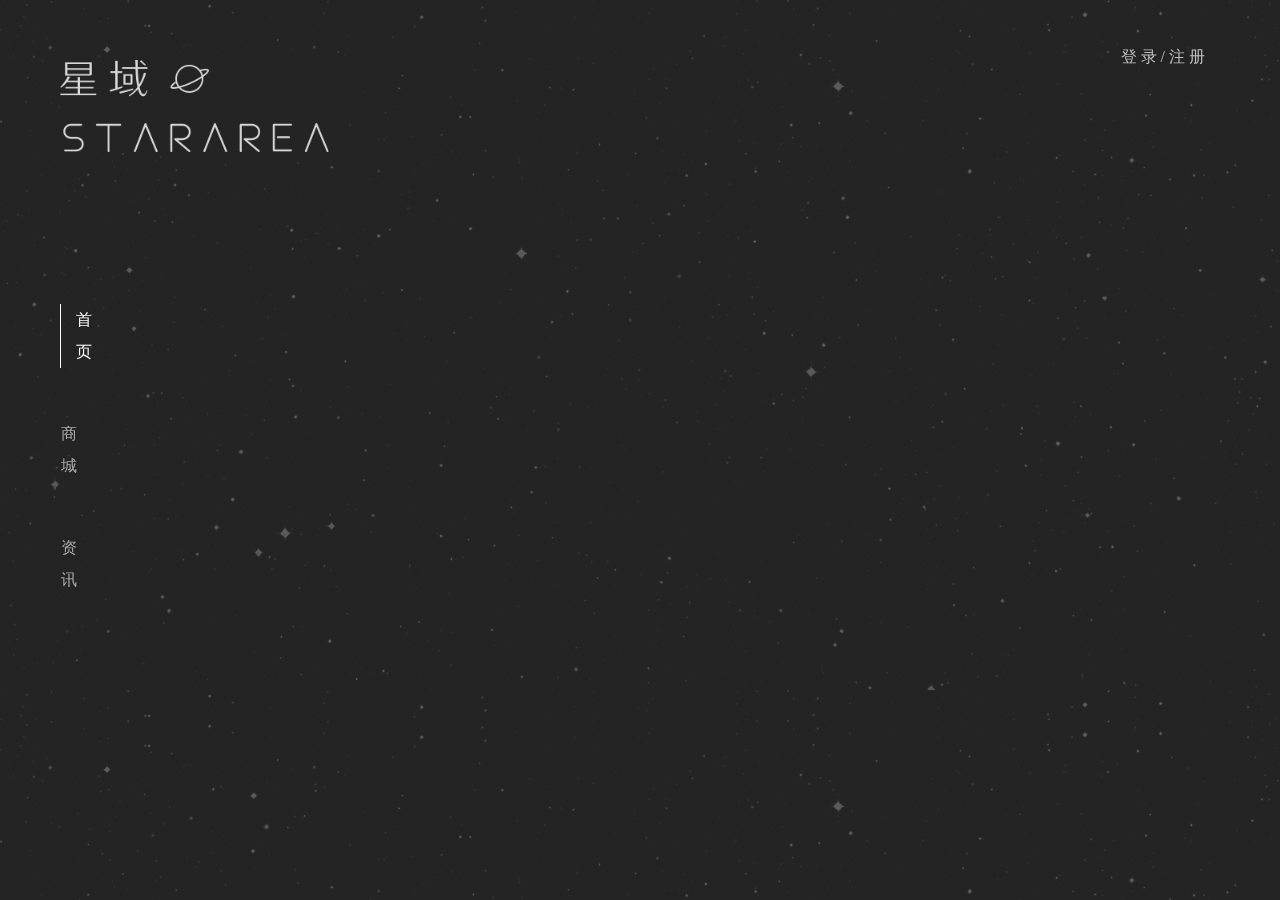
==== commit 498c030e: "basically, rebuilt." ====
--- a/index.html
+++ b/index.html
@@ -26,9 +26,12 @@
 			<a class="go-login" href="./login.html">登 录 / 注 册</a>
 		</nav>
 	</header>
-	<main class="page-swiper swiper-container">
+	<main class="main page-swiper swiper-container">
 		<article class="swiper-wrapper">
 			<section class="page-slide swiper-slide banner">
+				<i class="banner-decoration"></i>
+				<i class="banner-decoration"></i>
+				<i class="banner-decoration"></i>
 				<h1 class="slogan"><span>我的目标很简单</span><span>就是把世界整个明白</span></h1>
 				<a href="javascript:;" class="page-btn" id="scroll_page">开始探索</a>		
 			</section>
--- a/css/core.css
+++ b/css/core.css
@@ -109,6 +109,7 @@
 	border-left: 1px solid transparent;
 	transform: translate(0);
 	text-shadow: 1px 1px 2px #242424;
+	cursor: pointer;
 
 	transition: transform .2s ease;
 }
@@ -138,7 +139,7 @@
 	display: block;
 	width: 15em;
 	margin-bottom: 1em;
-	font-size: 18px;
+	font-size: 16px;
 	line-height: 3em;
 	text-align: center;
 	letter-spacing: .2em;
@@ -150,6 +151,15 @@
 .main {
 	min-height: 100vh;
 	padding: 200px 100px 120px 200px;
+
+	opacity: 0;
+	animation: show_main .5s 1 ease-in forwards;
+}
+@keyframes show_main {
+	0% {}
+	100% {
+		opacity: 1;
+	}
 }
 .pagination {
 	align-self: flex-end;
@@ -298,3 +308,23 @@
 	bottom: 0;
 	transform: translate(-50%, 0);
 }
+.commodity-layer {
+	position: fixed;
+	opacity: 0;
+	z-index: 500;
+	background-color: #242424;
+	border: 1px solid #454545;
+	box-shadow: 0 0 3px 1px rgba(0, 0, 0, .3);
+}
+.commodity-layer.status-end {
+	animation: status_end .7s 1 ease forwards;
+}
+@keyframes status_end {
+	0% {}
+	100% {
+		top: 0;
+		left: 0;
+		right: 0;
+		bottom: 0;
+	}
+}--- a/css/index.css
+++ b/css/index.css
@@ -1,4 +1,6 @@
-
+.main {
+	padding: 0;
+}
 .page-swiper.swiper-container {
 	width: 100vw;
 	height: 100vh;
@@ -45,9 +47,72 @@
 	background-image: url('../img/banner.png');
 	-webkit-background-size: 100% auto;
 	background-size: 100% auto;
-	background-position: bottom -10vw center;
+	background-position: bottom center;
 	background-repeat: no-repeat;
 }
+.banner-decoration {
+	position: fixed;
+	width: 30px;
+	height: 35px;
+}
+.banner-decoration::before,
+.banner-decoration::after {
+	position: relative;
+	display: block;
+	width: 100%;
+	height: 100%;
+	background-position: center center;
+	background-repeat: no-repeat;
+	animation-name: rotate_dec;
+	animation-iteration-count: infinite;
+	animation-timing-function: linear;
+	animation-duration: 5s;
+}
+.banner-decoration::before {
+	content: '\0020';
+}
+.banner-decoration::after {
+	content: '\0020';
+	bottom: 25px;
+	left: 5px;
+}
+.banner-decoration:nth-of-type(1) {
+	top: 30vh;
+	left: 25vw;
+}
+.banner-decoration:nth-of-type(1)::before {
+	background-image: url('../img/dec-1.png');
+	animation-direction: reverse;
+}
+.banner-decoration:nth-of-type(2) {
+	right: 23vw;
+	bottom: 37vh;
+}
+.banner-decoration:nth-of-type(2)::before {
+	background-image: url('../img/dec-2-1.png');
+}
+.banner-decoration:nth-of-type(2)::after {
+	content: '\0020';
+	left: -5px;
+	background-image: url('../img/dec-2-2.png');
+}
+.banner-decoration:nth-of-type(3) {
+	top: 13vh;
+	right: 31vw;
+}
+.banner-decoration:nth-of-type(3)::before {
+	background-image: url('../img/dec-3.png');
+}
+
+@keyframes rotate_dec {
+	0% {
+		transform: rotate(0);
+	}
+	100% {
+		transform: rotate(360deg);
+	}
+}
+
 .slogan {
 	position: relative;
 	bottom: 20px;
